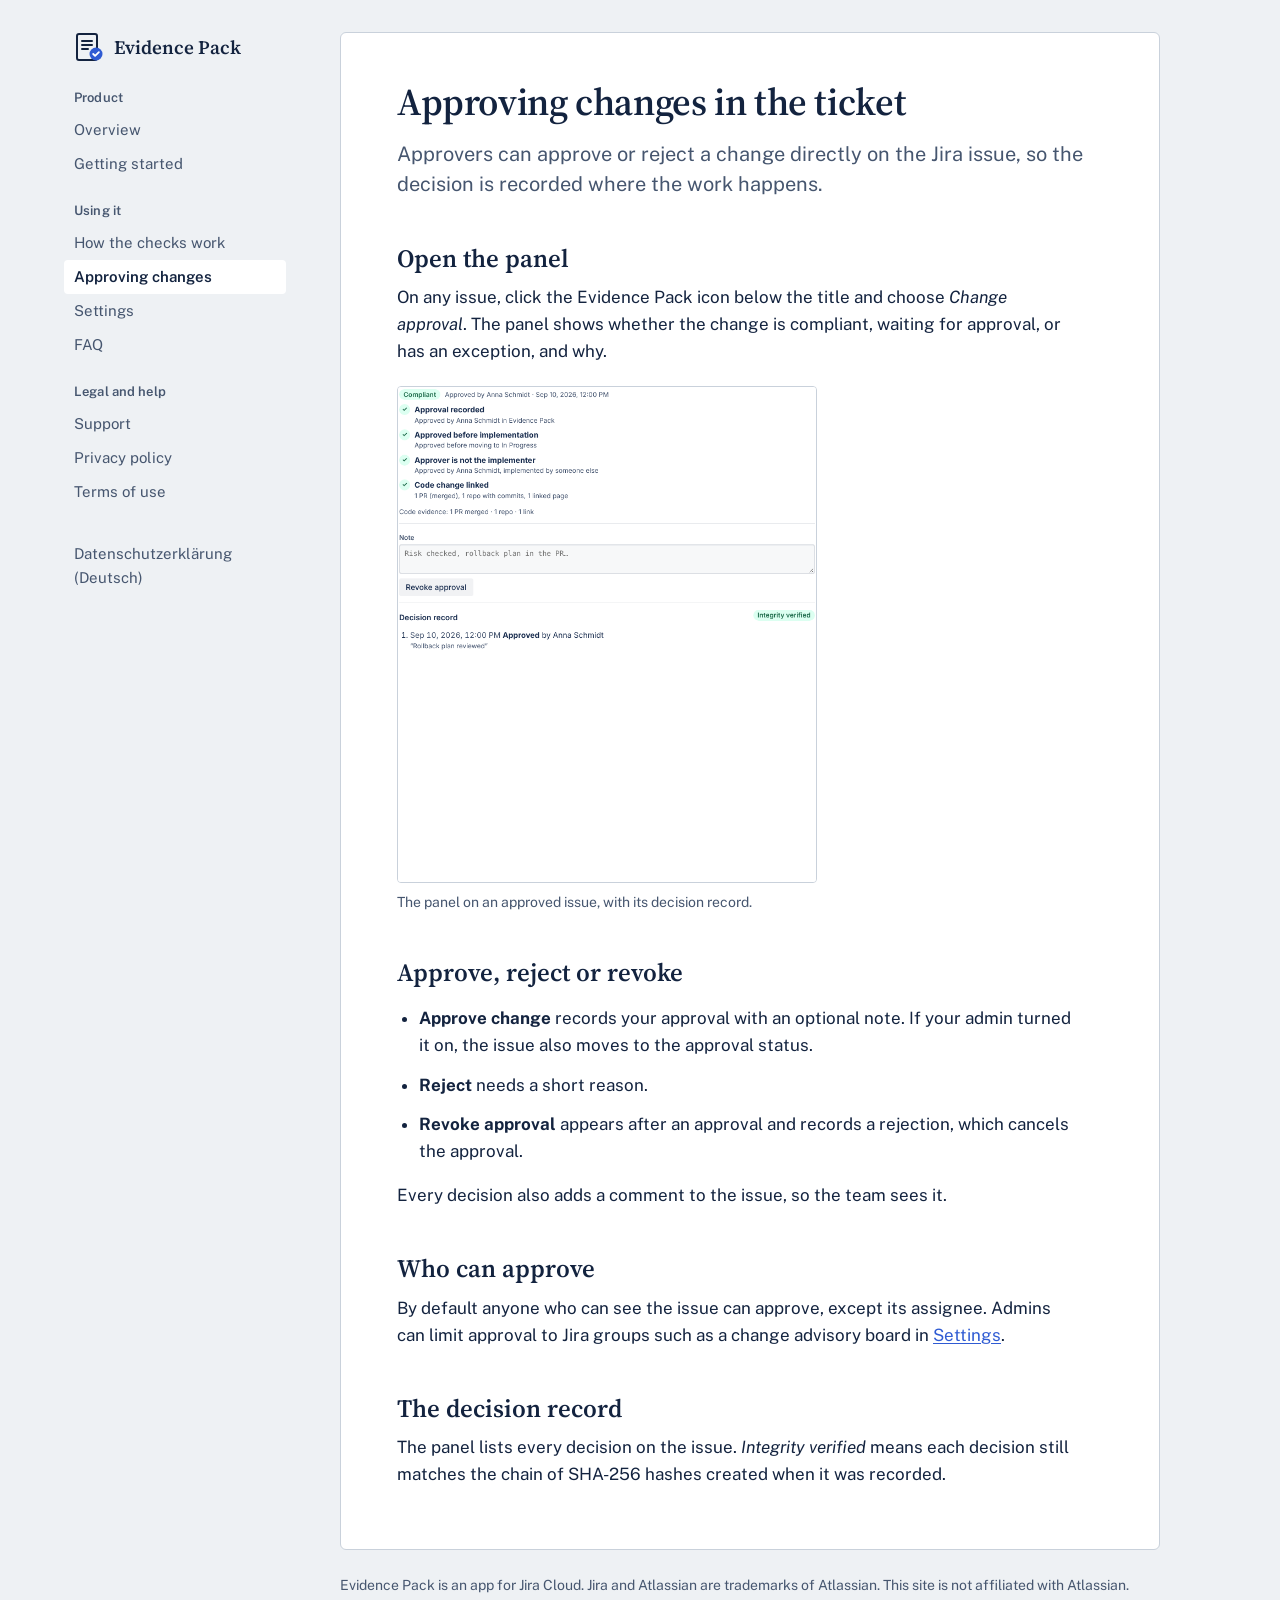
==== evidence-pack/approvals.html @ fa05ec12 "Add Evidence Pack docs site Static docs for the Evidence Pack Jira app, served with GitHub Pages: ov" ====
<!doctype html>
<html lang="en">
<head>
<meta charset="utf-8">
<meta name="viewport" content="width=device-width, initial-scale=1">
<title>Approving changes | Evidence Pack for Jira</title>
<meta name="description" content="Audit-ready change management evidence from your Jira history.">
<link rel="preconnect" href="https://fonts.googleapis.com">
<link rel="preconnect" href="https://fonts.gstatic.com" crossorigin>
<link href="https://fonts.googleapis.com/css2?family=Public+Sans:wght@400;600&family=Source+Serif+4:opsz,wght@8..60,600&display=swap" rel="stylesheet">
<link rel="stylesheet" href="assets/site.css">
</head>
<body>
<div class="shell">
  <aside class="side" id="side">
    <a class="brand" href="index.html"><svg width="30" height="30" viewBox="0 0 30 30" aria-hidden="true"><rect x="3" y="2" width="20" height="26" rx="2" fill="none" stroke="currentColor" stroke-width="2"/><path d="M8 9h10M8 13h10M8 17h6" stroke="currentColor" stroke-width="2" stroke-linecap="round"/><circle cx="22" cy="22" r="6.5" fill="#2f5bd3"/><path d="m19.2 22 1.9 1.9 3.8-3.8" stroke="#fff" stroke-width="1.8" fill="none" stroke-linecap="round" stroke-linejoin="round"/></svg><b>Evidence Pack</b></a>
    <button class="menu-toggle" aria-expanded="false" aria-controls="side" onclick="var s=document.getElementById('side');var o=s.classList.toggle('open');this.setAttribute('aria-expanded',o)">Menu</button>
    <nav aria-label="Documentation"><h2 id="product">Product</h2><a href="index.html">Overview</a><a href="getting-started.html">Getting started</a><h2 id="using-it">Using it</h2><a href="checks.html">How the checks work</a><a href="approvals.html" aria-current="page">Approving changes</a><a href="settings.html">Settings</a><a href="faq.html">FAQ</a><h2 id="legal-and-help">Legal and help</h2><a href="support.html">Support</a><a href="privacy.html">Privacy policy</a><a href="terms.html">Terms of use</a><p class="lang"><a href="datenschutz.html">Datenschutzerklärung (Deutsch)</a></p></nav>
  </aside>
  <main>
    <article class="sheet">

<h1>Approving changes in the ticket</h1>
<p class="lede">Approvers can approve or reject a change directly on the Jira issue, so the decision is recorded where the work happens.</p>
<h2 id="open-the-panel">Open the panel</h2>
<p>On any issue, click the Evidence Pack icon below the title and choose <em>Change approval</em>. The panel shows whether the change is compliant, waiting for approval, or has an exception, and why.</p>
<figure><img src="assets/screens/panel.png" alt="The Change approval panel on a Jira issue, showing each check, a note field, the approve and revoke buttons and the decision record" loading="lazy" width="760" height="900" style="max-width:420px"><figcaption>The panel on an approved issue, with its decision record.</figcaption></figure>
<h2 id="approve-reject-or-revoke">Approve, reject or revoke</h2>
<ul>
<li><strong>Approve change</strong> records your approval with an optional note. If your admin turned it on, the issue also moves to the approval status.</li>
<li><strong>Reject</strong> needs a short reason.</li>
<li><strong>Revoke approval</strong> appears after an approval and records a rejection, which cancels the approval.</li>
</ul>
<p>Every decision also adds a comment to the issue, so the team sees it.</p>
<h2 id="who-can-approve">Who can approve</h2>
<p>By default anyone who can see the issue can approve, except its assignee. Admins can limit approval to Jira groups such as a change advisory board in <a href="settings.html#access">Settings</a>.</p>
<h2 id="the-decision-record">The decision record</h2>
<p>The panel lists every decision on the issue. <em>Integrity verified</em> means each decision still matches the chain of SHA-256 hashes created when it was recorded.</p>

    </article>
    <p class="foot">Evidence Pack is an app for Jira Cloud. Jira and Atlassian are trademarks of Atlassian. This site is not affiliated with Atlassian.</p>
  </main>
</div>
</body>
</html>
---- evidence-pack/assets/site.css ----
:root {
  --ink: #13233f;
  --ink-soft: #46566f;
  --page: #eef1f4;
  --sheet: #ffffff;
  --rule: #c9d1db;
  --seal: #2f5bd3;
  --pass: #1f7a5a;
  --pass-bg: #e3f3ec;
  --fail: #b4232a;
  --fail-bg: #fbe7e8;
  --serif: "Source Serif 4", Georgia, serif;
  --sans: "Public Sans", system-ui, -apple-system, "Segoe UI", sans-serif;
  --mono: ui-monospace, SFMono-Regular, Menlo, monospace;
}
@media (prefers-color-scheme: dark) {
  :root {
    --ink: #e4e9f1;
    --ink-soft: #a7b3c4;
    --page: #0f1622;
    --sheet: #172131;
    --rule: #2c3a4f;
    --seal: #8aa8ff;
    --pass: #6fd3a8;
    --pass-bg: #163a2c;
    --fail: #ff8a8f;
    --fail-bg: #3d1c20;
  }
}
* { box-sizing: border-box; }
html { -webkit-text-size-adjust: 100%; }
body {
  margin: 0;
  background: var(--page);
  color: var(--ink);
  font: 17px/1.6 var(--sans);
}
a { color: var(--seal); text-underline-offset: 2px; }
a:focus-visible, button:focus-visible { outline: 3px solid var(--seal); outline-offset: 2px; border-radius: 2px; }
code { font: 0.88em var(--mono); background: var(--page); padding: 1px 5px; border-radius: 3px; }

.shell { display: grid; grid-template-columns: 250px minmax(0, 1fr); max-width: 1180px; margin: 0 auto; min-height: 100vh; }
.side { padding: 32px 24px; position: sticky; top: 0; align-self: start; max-height: 100vh; overflow: auto; }
.brand { display: flex; gap: 10px; align-items: center; text-decoration: none; color: var(--ink); margin-bottom: 28px; }
.brand svg { flex: none; }
.brand b { font: 600 19px/1.2 var(--serif); }
.side nav a { display: block; padding: 5px 10px; margin: 0 -10px; color: var(--ink-soft); text-decoration: none; border-radius: 4px; font-size: 15px; }
.side nav a:hover { color: var(--ink); background: var(--sheet); }
.side nav a[aria-current="page"] { color: var(--ink); background: var(--sheet); font-weight: 600; }
.side h2 { font: 600 13px/1.3 var(--sans); color: var(--ink-soft); margin: 22px 0 6px; letter-spacing: 0.01em; }
.side .lang { margin-top: 28px; font-size: 14px; color: var(--ink-soft); }

main { padding: 32px 40px 80px; }
.sheet { background: var(--sheet); border: 1px solid var(--rule); border-radius: 6px; padding: 48px 56px; max-width: 820px; }
.sheet > * { max-width: 68ch; }
h1 { font: 600 38px/1.15 var(--serif); margin: 0 0 14px; letter-spacing: -0.01em; }
h2 { font: 600 25px/1.25 var(--serif); margin: 44px 0 10px; }
h3 { font: 600 18px/1.35 var(--sans); margin: 28px 0 6px; }
.lede { font-size: 20px; line-height: 1.5; color: var(--ink-soft); margin: 0 0 28px; }
p, li { margin: 0 0 12px; }
ul, ol { padding-left: 22px; }
hr { border: 0; border-top: 1px solid var(--rule); margin: 40px 0; }
.note { border-left: 3px solid var(--seal); padding: 4px 0 4px 16px; color: var(--ink-soft); }
.updated { font-size: 14px; color: var(--ink-soft); margin-bottom: 28px; }
.foot { max-width: 820px; margin-top: 24px; font-size: 14px; color: var(--ink-soft); }

table { border-collapse: collapse; width: 100%; font-size: 15px; margin: 12px 0 20px; }
th { text-align: left; font-weight: 600; border-bottom: 2px solid var(--rule); padding: 8px 10px 6px 0; }
td { border-bottom: 1px solid var(--rule); padding: 8px 10px 8px 0; vertical-align: top; }

/* The evidence excerpt on the home page: a miniature of a real pack page */
.excerpt { max-width: none !important; margin: 8px 0 36px; border: 1px solid var(--rule); border-radius: 4px; background: var(--sheet); box-shadow: 0 1px 0 var(--rule), 0 14px 30px -18px rgba(19, 35, 63, .35); overflow: hidden; }
.excerpt-head { display: flex; justify-content: space-between; gap: 16px; padding: 18px 22px 12px; border-bottom: 1px solid var(--rule); flex-wrap: wrap; }
.excerpt-head strong { font: 600 18px/1.3 var(--serif); }
.excerpt-head span { font-size: 13px; color: var(--ink-soft); }
.excerpt table { margin: 0; font-size: 14px; }
.excerpt th, .excerpt td { padding: 8px 12px; }
.excerpt th:first-child, .excerpt td:first-child { padding-left: 22px; }
.excerpt td.key { font-weight: 600; white-space: nowrap; }
.excerpt tr.ex td:first-child { box-shadow: inset 3px 0 0 var(--fail); }
.mark { display: inline-grid; place-items: center; width: 20px; height: 20px; border-radius: 50%; font-size: 11px; font-weight: 700; }
.mark.ok { background: var(--pass-bg); color: var(--pass); }
.mark.no { background: var(--fail-bg); color: var(--fail); }
.stamp { display: flex; align-items: center; gap: 12px; padding: 12px 22px; border-top: 1px dashed var(--rule); font-size: 13px; color: var(--ink-soft); }
.stamp svg { flex: none; }
.stamp code { background: none; padding: 0; color: var(--ink); word-break: break-all; }

.steps { counter-reset: s; list-style: none; padding: 0; }
.steps li { counter-increment: s; position: relative; padding-left: 40px; margin-bottom: 16px; }
.steps li::before { content: counter(s); position: absolute; left: 0; top: 1px; width: 26px; height: 26px; border-radius: 50%; border: 1.5px solid var(--ink); display: grid; place-items: center; font-size: 13px; font-weight: 600; }

figure { margin: 20px 0 28px; max-width: none !important; }
figure img { width: 100%; height: auto; border: 1px solid var(--rule); border-radius: 4px; display: block; }
figcaption { font-size: 14px; color: var(--ink-soft); margin-top: 8px; }

.menu-toggle { display: none; }
@media (max-width: 900px) {
  .shell { grid-template-columns: 1fr; }
  .side { position: static; max-height: none; padding: 20px 16px 0; }
  .side nav { display: none; }
  .side.open nav { display: block; }
  .menu-toggle { display: inline-block; font: inherit; font-size: 15px; background: var(--sheet); color: var(--ink); border: 1px solid var(--rule); border-radius: 4px; padding: 6px 12px; }
  .brand { margin-bottom: 12px; }
  main { padding: 16px; }
  .sheet { padding: 28px 20px; }
  h1 { font-size: 30px; }
  .excerpt { overflow-x: auto; }
}
@media (prefers-reduced-motion: reduce) { * { transition: none !important; } }
.shell > *, .sheet { min-width: 0; }
.sheet { overflow-wrap: anywhere; }
.excerpt table, .sheet table { min-width: 0; }
@media (max-width: 900px) {
  .excerpt table { min-width: 560px; }
  .sheet > table { display: block; overflow-x: auto; }
  .excerpt-head span { width: 100%; }
}
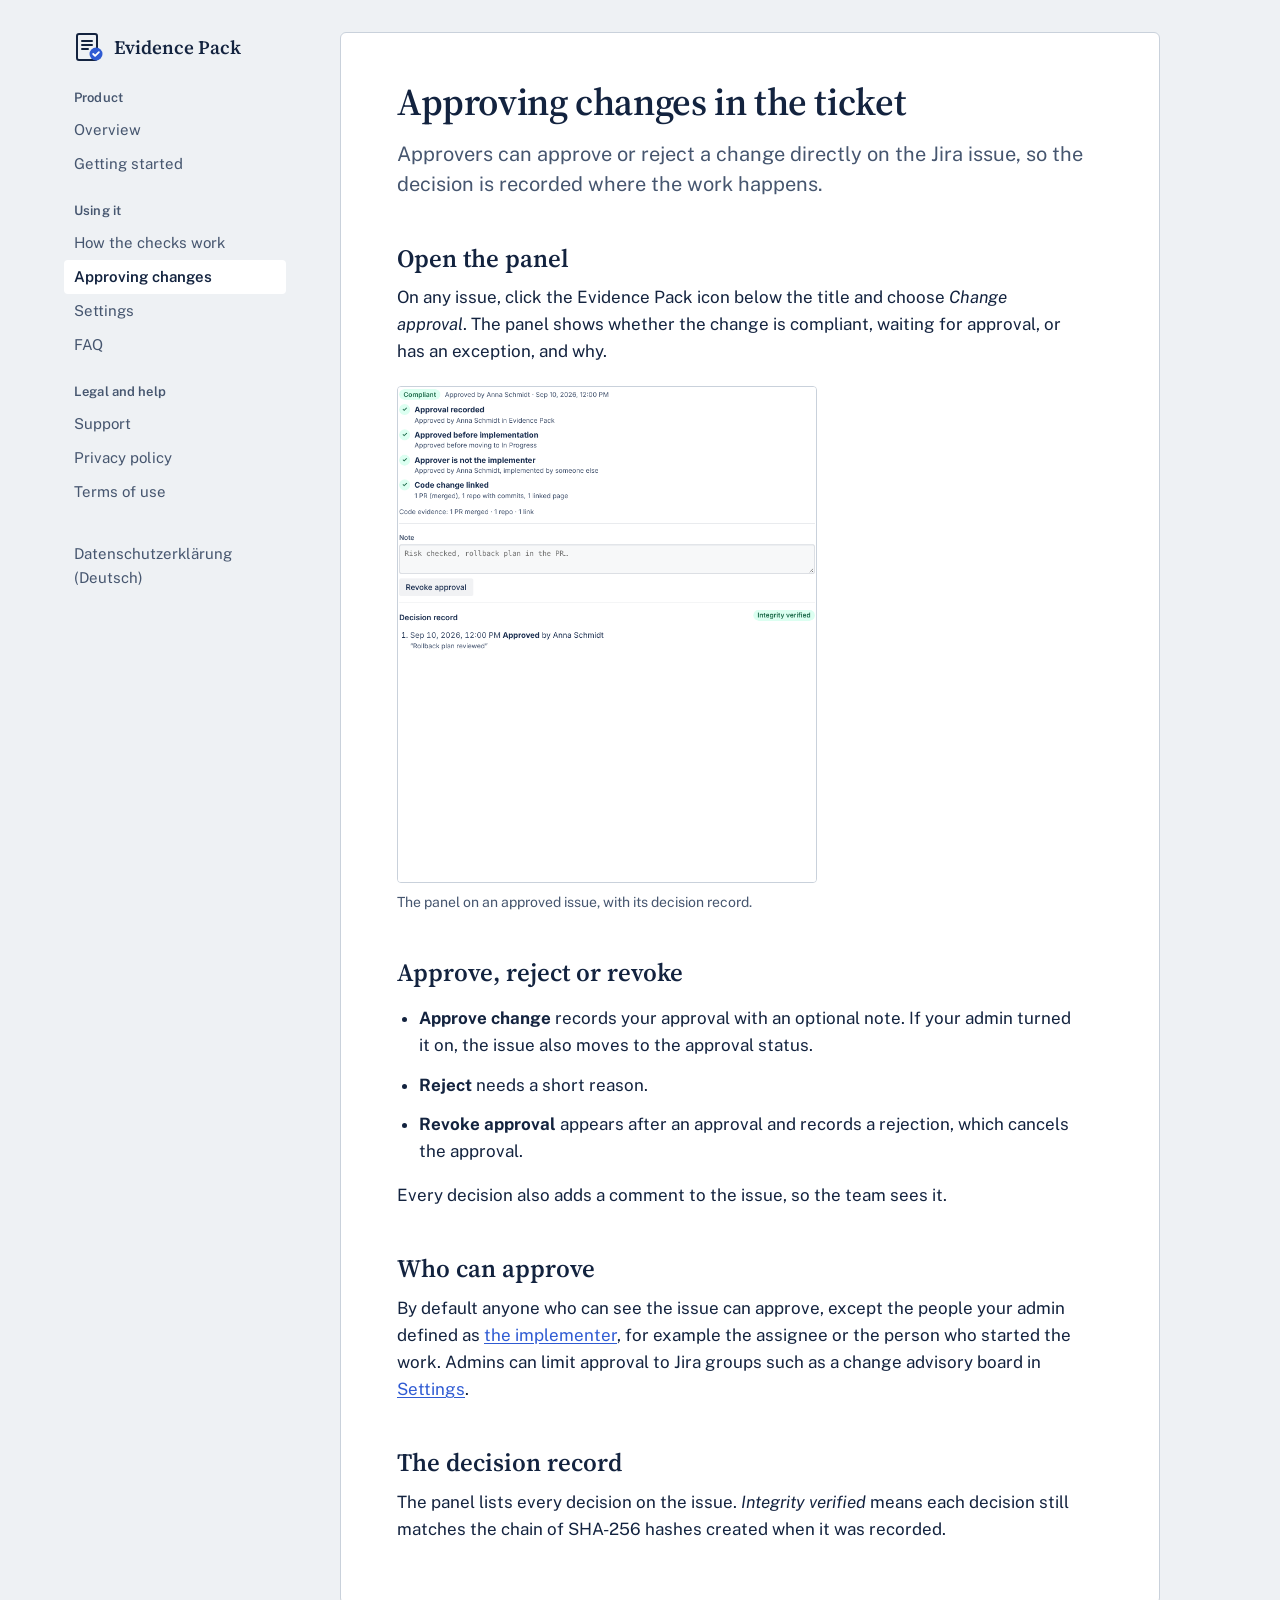
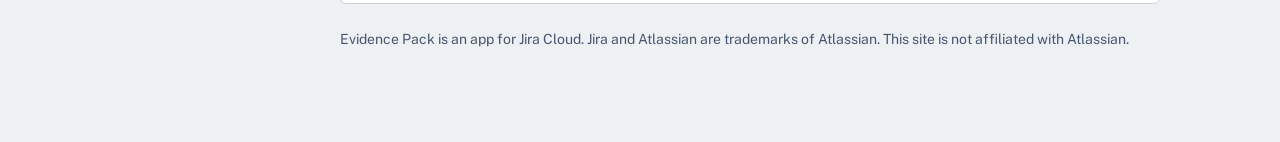
==== commit 10fc3b84: "Update Evidence Pack docs for v0.2 and v0.3 Implementer definitions, history integrity and pack re-c" ====
--- a/evidence-pack/approvals.html
+++ b/evidence-pack/approvals.html
@@ -33,7 +33,7 @@
 </ul>
 <p>Every decision also adds a comment to the issue, so the team sees it.</p>
 <h2 id="who-can-approve">Who can approve</h2>
-<p>By default anyone who can see the issue can approve, except its assignee. Admins can limit approval to Jira groups such as a change advisory board in <a href="settings.html#access">Settings</a>.</p>
+<p>By default anyone who can see the issue can approve, except the people your admin defined as <a href="checks.html#who-did-the-change">the implementer</a>, for example the assignee or the person who started the work. Admins can limit approval to Jira groups such as a change advisory board in <a href="settings.html#access">Settings</a>.</p>
 <h2 id="the-decision-record">The decision record</h2>
 <p>The panel lists every decision on the issue. <em>Integrity verified</em> means each decision still matches the chain of SHA-256 hashes created when it was recorded.</p>
 
